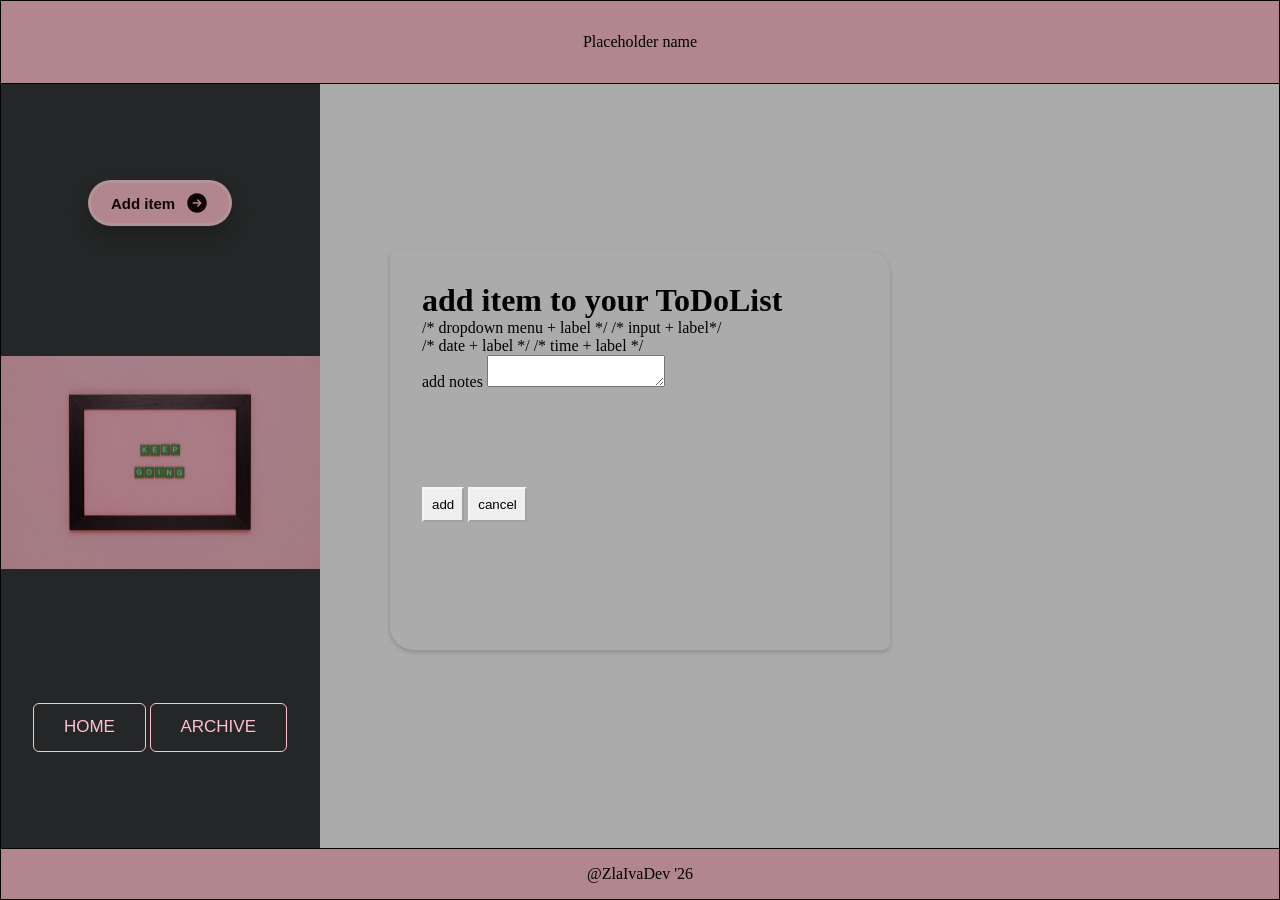
==== item.html @ b06093df "updated item page" ====
<!DOCTYPE html>
<html lang="en">
<head>
    <meta charset="UTF-8">
    <meta name="viewport" content="width=device-width, initial-scale=1.0">
    <title>priority page</title>
    <link rel="stylesheet" href="listitemstyle.css">
</head>
<body>
    <div id="flex">
        <header>Placeholder name</header>
        <section class="sidebar">
            <button class="button" id="openmodal">
                Add item
                <svg class="icon" viewBox="0 0 24 24" fill="currentColor">
                    <path
                    fill-rule="evenodd"
                    d="M12 2.25c-5.385 0-9.75 4.365-9.75 9.75s4.365 9.75 9.75 9.75 9.75-4.365 9.75-9.75S17.385 2.25 12 2.25zm4.28 10.28a.75.75 0 000-1.06l-3-3a.75.75 0 10-1.06 1.06l1.72 1.72H8.25a.75.75 0 000 1.5h5.69l-1.72 1.72a.75.75 0 101.06 1.06l3-3z"
                    clip-rule="evenodd"
                    ></path>
                </svg>
            </button>
            <div class="quote-area">
                <img src="pics/pexels-thirdman-5981507.jpg" alt="">
            </div>
            <div class="btns-sect">
                <button class="btn"><a href="index.html">home</a></button>
                <button class="btn"><a href="archive.html"></a>Archive</button>
            </div>
            

        </section>
        <main></main>
        <footer>@ZlaIvaDev '26</footer>
    </div>

    <div class="modal-container">
        <div class="modal">
            <h1 class="modal-title">add item to your ToDoList</h1>

            <div class="topsection">
                /* dropdown menu + label */
                /* input + label*/
            </div>
            <div class="midsection">
                /* date + label */
                /* time + label */
            </div>

            <div class="notesarea">
                <label for="notes" id="notes">add notes</label>
                <textarea name="notes" id="notes"></textarea>
            </div>



            <div class="modalbtns">
                <button id="add">add</button>
                <button id="cancel">cancel</button>
            </div>
        </div>
    </div>


    
    
    <script src="listitemjs.js"></script>
</body>
</html>
---- listitemstyle.css ----
:root {
    font-size: 16px;
}
*,
*::before,
*::after {
    box-sizing: border-box;
    padding: 0;
    margin: 0;
}

body {
    background-color:whitesmoke;
}

#flex {
    display: flex;
    flex-direction: column;
    height: 100vh;
    width: 100vw;
}

header {
    padding: 2rem;
    border: 1px solid black;
    justify-content: space-around;
    text-align: center;
    background-color: pink;
}
section {
    display: flex;
    flex-direction: column;
    flex: 1 1 auto;
    width: 25vw;
    
    justify-content: space-between;
    align-items: center;
    background-color: black;
    background-color: rgb(53, 55, 56);
}
footer {
    text-align: center;
    padding: 1rem;
    border: 1px solid black;
    background-color: pink;
}
button {
    padding: 0.5rem;
    /*width: 5rem;*/
    margin: 6rem 0;
    /*background-color: pink;*/
    color: rgb(5, 1, 1);
    border-color: whitesmoke;
    cursor: pointer;
}
img {
    width: 25vw;
    height: min-content;
}

/* imported button settings*/
.button {
    position: relative;
    transition: all 0.3s ease-in-out;
    box-shadow: 0px 10px 20px rgba(0,0,0,0.2);
    padding-block: 0.5rem;
    padding-inline: 1.25rem;
    /*background-color: rgb(0, 107, 179);*/
    background-color: pink;
    border-radius: 9999px;
    display: flex;
    align-items: center;
    justify-content: center;
    color: #160505;
    gap: 10px;
    font-weight: bold;
    border: 3px solid #ffffff4d;
    outline: none;
    overflow: hidden;
    font-size: 15px;
    cursor: pointer;
}
.icon {
    width: 1.5rem;
    height: 1.5rem;
    transition: all 0.3s ease-in-out;
}
.button:hover {
    transform: scale(1.05);
    border-color: #fff9;
}
.button:hover .icon {
    transform: translate(4px);
}
.button:hover::before {
    content: "";
    position: absolute;
    width: 100px;
    height: 100%;
    background-image: linear-gradient(
        120deg,
        rgba(252,255,255,0) 30%,
        rgba(255,255,255,0.8),
        rgba(255,255,255,0) 70%
    );
    top: 0;
    left: -100px;
    opacity: 0.6;
}
@keyframes shine {
    0% {
        left: -100%;
    }
    60% {
        left: 100%;
    }
    to {
        left: 100%;
    }
}

/**SECONDARY BTNS */
a{
    text-decoration: none;
    color: pink;

}
a:hover {
    color: #160505;
}
.btn {
 --color: pink;
 --color2: rgb(10, 25, 30);
 padding: 0.8em 1.75em;
 background-color: transparent;
 border-radius: 6px;
 border: .3px solid var(--color);
 transition: .5s;
 position: relative;
 overflow: hidden;
 cursor: pointer;
 z-index: 1;
 font-weight: 300;
 font-size: 17px;
 font-family: 'Roboto', 'Segoe UI', sans-serif;
 text-transform: uppercase;
 color: var(--color);
}

.btn::after, .btn::before {
 content: '';
 display: block;
 height: 100%;
 width: 100%;
 transform: skew(90deg) translate(-50%, -50%);
 position: absolute;
 inset: 50%;
 left: 25%;
 z-index: -1;
 transition: .5s ease-out;
 background-color: var(--color);
}

.btn::before {
 top: -50%;
 left: -25%;
 transform: skew(90deg) rotate(180deg) translate(-50%, -50%);
}

.btn:hover::before {
 transform: skew(45deg) rotate(180deg) translate(-50%, -50%);
}

.btn:hover::after {
 transform: skew(45deg) translate(-50%, -50%);
}

.btn:hover {
 color: var(--color2);
}

.btn:active {
 filter: brightness(.7);
 transform: scale(.98);
}

.modal-container {
    /*display: none;*/
    border: 1px solid black;
    
    display: flex;
    justify-content: center;
    align-items: center;

    position: fixed;
    top: 0;
    left: 0;
    width: 100%;
    height: 100%;

    background-color: rgba(0,0,0,0.3);
}
.modal {
    width: 500px;
    max-width: 100%;
    padding: 2rem;
    border-radius: 0.5rem 1.5rem;
    box-shadow: 0px 2px 5px rgba(0,0,0,0.2);

}

.dropdown {
    min-width: 1rem;
    position: relative;
    margin: 0.25rem;
}

.select {
    background-color: #2a2f3b;
    color: #fff;
    display: flex;
    justify-content: space-between;
    align-items: center;
    border: 2px #2a2f3b solid;
    border-radius: 0.5em;
    padding: 0.75rem;
    cursor: pointer;
    transition: background 0.3s;
}

.selectclicked {
    border: 2px #26489a solid;
    box-shadow: 0 0 0.8em #26489a;
}

.select:hover {
    background: #323741;
}

.caret {
    width: 0;
    height: 0;
    border-left: 5px solid transparent;
    border-right: 5px solid transparent;
    border-top: 6px solid #fff;
    transition: 0.3s;
}
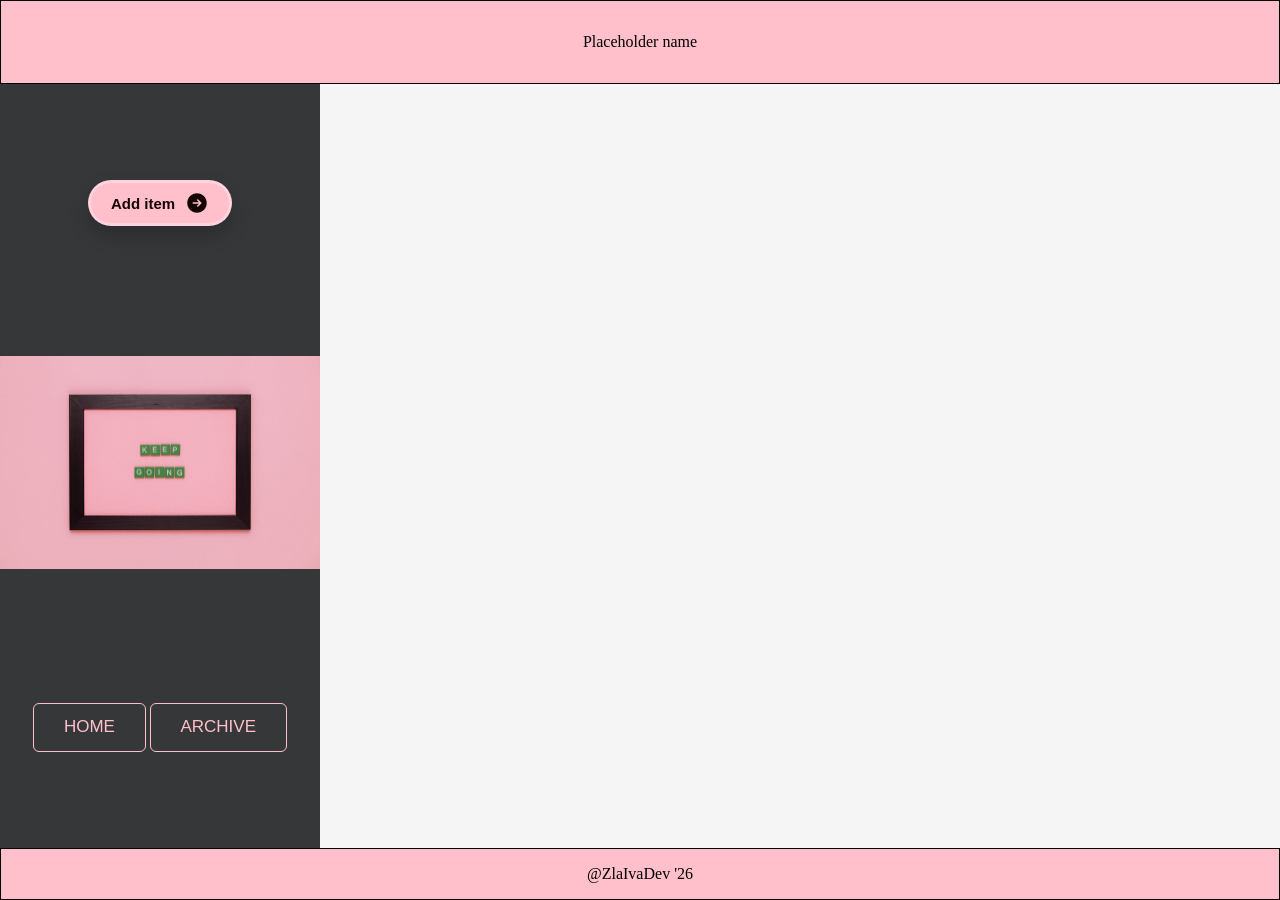
==== commit e52a879e: "added style and more functionality to modal" ====
--- a/item.html
+++ b/item.html
@@ -34,13 +34,29 @@
         <footer>@ZlaIvaDev '26</footer>
     </div>
 
-    <div class="modal-container">
+    <div class="modal-container hide">
         <div class="modal">
             <h1 class="modal-title">add item to your ToDoList</h1>
 
             <div class="topsection">
-                /* dropdown menu + label */
-                /* input + label*/
+                <h3>Choose priority</h3>
+                <div class="dropdown">
+                    <div class="select">
+                        <span class="selected">Low</span>
+                        <div class="caret"></div>
+                    </div>
+
+                    <ul class="menu">
+                        <li>High</li>
+                        <li>Medium</li>
+                        <li class="active">Low</li>
+                        <li>Completed</li>
+                    </ul>
+                </div>
+
+
+                <label for="input-data"><h3>Task:</h3></label>
+                <input type="text" name="input-data" id="input-data">
             </div>
             <div class="midsection">
                 /* date + label */
@@ -48,20 +64,16 @@
             </div>
 
             <div class="notesarea">
-                <label for="notes" id="notes">add notes</label>
+                <h3>Add notes</h3>
                 <textarea name="notes" id="notes"></textarea>
-            </div>
-
-
-
-            <div class="modalbtns">
-                <button id="add">add</button>
-                <button id="cancel">cancel</button>
+                <div class="modalbtns">
+                    <button id="submit-item">submit</button>
+                    <button id="cancel">cancel</button>
+                </div>
+                
             </div>
         </div>
     </div>
-
-
     
     
     <script src="listitemjs.js"></script>
--- a/listitemstyle.css
+++ b/listitemstyle.css
@@ -185,9 +185,7 @@
 }
 
 .modal-container {
-    /*display: none;*/
     border: 1px solid black;
-    
     display: flex;
     justify-content: center;
     align-items: center;
@@ -199,20 +197,44 @@
     height: 100%;
 
     background-color: rgba(0,0,0,0.3);
+    transition: opacity 0.3s ease;
 }
 .modal {
     width: 500px;
     max-width: 100%;
+    max-height: 40rem;
     padding: 2rem;
     border-radius: 0.5rem 1.5rem;
     box-shadow: 0px 2px 5px rgba(0,0,0,0.2);
-
-}
+    color: #9fa5b5;
+    background-color: #23242a;
+
+    /* not sure if this is the right way*/
+    display: flex;
+    flex-direction: column;
+    justify-content: flex-start;
+    text-align: center;
+}
+.show {
+    opacity: 1;
+    pointer-events: auto;
+}
+.hide {
+    opacity: 0;
+    pointer-events: none;
+}
+
+
+
 
 .dropdown {
     min-width: 1rem;
     position: relative;
     margin: 0.25rem;
+    padding: 2rem;
+}
+.dropdown * {
+    box-sizing: border-box;
 }
 
 .select {
@@ -223,7 +245,7 @@
     align-items: center;
     border: 2px #2a2f3b solid;
     border-radius: 0.5em;
-    padding: 0.75rem;
+    padding: 1em;
     cursor: pointer;
     transition: background 0.3s;
 }
@@ -245,3 +267,96 @@
     border-top: 6px solid #fff;
     transition: 0.3s;
 }
+/* rotate style dodajemo kasnije u js-u */
+.caret-rotate {
+    transform: rotate(180deg);
+}
+.menu {
+    list-style: none;
+    padding: 0.2em 0.5em;
+    background: #323741;
+    border: 1px #363a43 solid;
+    box-shadow: 0 0.5em 1em rgba(0,0,0,0.2);
+    border-radius: 0.5em;
+    color: #9fa5b5;
+    position: absolute;
+    top: 3em;
+    left: 50%;
+    width: 100%;
+    transform: translateX(-50%);
+    opacity: 0;
+    display: none;
+    transition: 0.2s;
+    z-index: 1;
+}
+
+.menu li {
+    padding: 0.7em 0.5em;
+    margin: 0.3em 0;
+    border-radius: 0.5em;
+    cursor: pointer;
+}
+
+.menu li:hover {
+    background: #2a2d35;
+}
+
+/*
+active styles
+(added later in js)
+*/
+
+.active {
+    background: #23242a;
+}
+/*
+open styles 
+(also later in js)
+*/
+.menu-open {
+    display: block;
+    opacity: 1;
+}
+
+/* ovde dodajem flex na modal elemente */
+.topsection, .midsection, .notesarea {
+    display: flex;
+    flex-direction: column;
+    gap: 1rem;
+}
+input {
+    padding: 0.5rem 0.5em;
+    background: #323741;
+    border: 1px #363a43 solid;
+    box-shadow: 0 0.5em 1em rgba(0,0,0,0.2);
+    border-radius: 0.5em;
+    color: #9fa5b5;
+    margin: 0 2rem;
+
+}
+textarea {
+    padding: 0.5rem 0.5em;
+    background: #323741;
+    border: 1px #363a43 solid;
+    box-shadow: 0 0.5em 1em rgba(0,0,0,0.2);
+    border-radius: 0.5em;
+    color: #9fa5b5;
+    margin: 0 2rem;
+    min-height: 6rem; 
+}
+
+.modalbtns button {
+    margin: 0;
+    border-radius: 5px;
+    color: #b7becf;
+    border-color: #b7becf;
+    background-color: #323741;
+}
+
+.modalbtns {
+    padding: 0;
+    margin: 1rem 0 0 0; /
+    display: flex;
+    gap: 0.5rem;
+    justify-content: center; 
+}
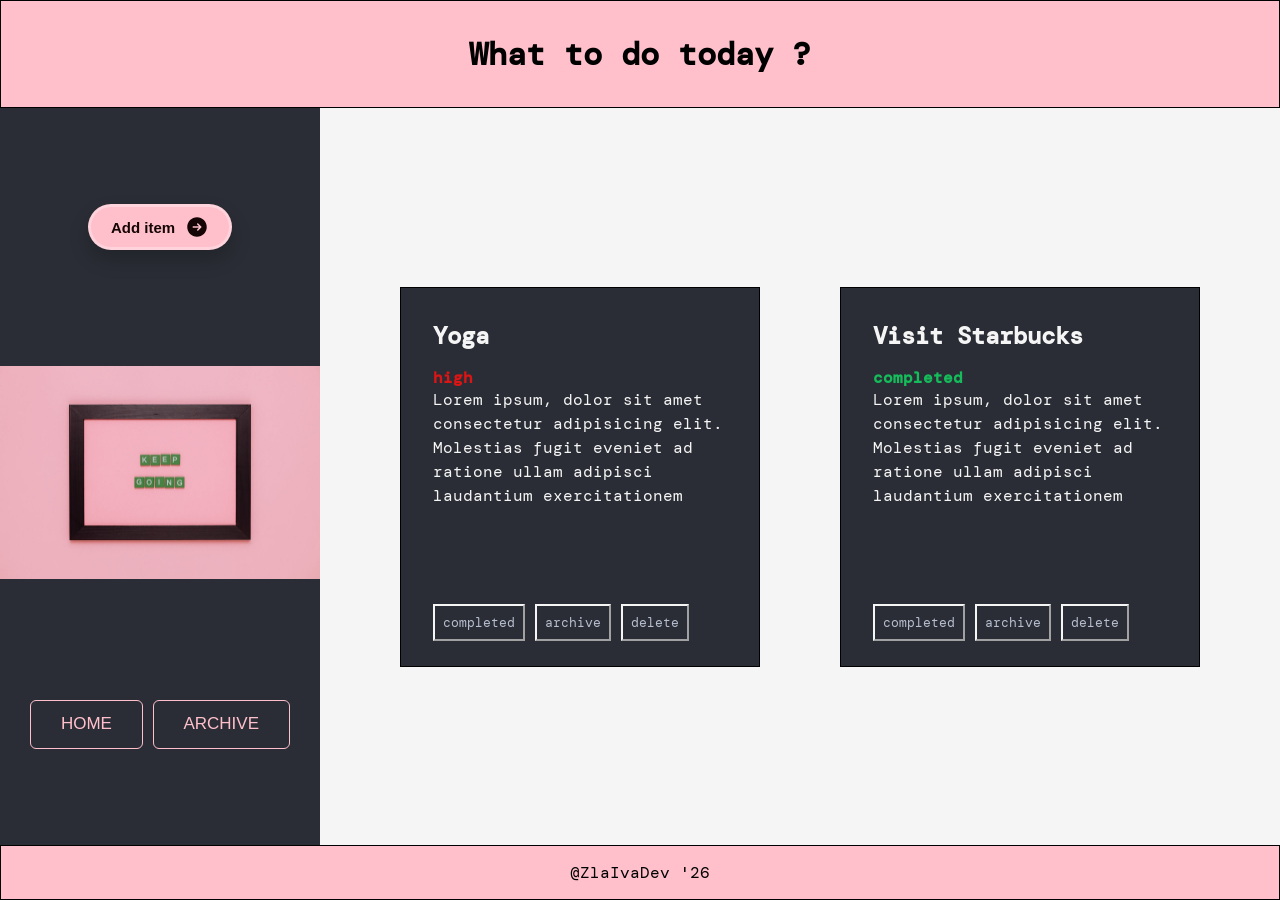
==== commit 171917b4: "slight change in design" ====
--- a/item.html
+++ b/item.html
@@ -5,32 +5,71 @@
     <meta name="viewport" content="width=device-width, initial-scale=1.0">
     <title>priority page</title>
     <link rel="stylesheet" href="listitemstyle.css">
+    <link rel="preconnect" href="https://fonts.googleapis.com">
+    <link rel="preconnect" href="https://fonts.gstatic.com" crossorigin>
+    <link href="https://fonts.googleapis.com/css2?family=DM+Mono:ital,wght@0,300;0,400;0,500;1,300;1,400;1,500&display=swap" rel="stylesheet">
+
 </head>
+
 <body>
     <div id="flex">
-        <header>Placeholder name</header>
-        <section class="sidebar">
-            <button class="button" id="openmodal">
-                Add item
-                <svg class="icon" viewBox="0 0 24 24" fill="currentColor">
-                    <path
-                    fill-rule="evenodd"
-                    d="M12 2.25c-5.385 0-9.75 4.365-9.75 9.75s4.365 9.75 9.75 9.75 9.75-4.365 9.75-9.75S17.385 2.25 12 2.25zm4.28 10.28a.75.75 0 000-1.06l-3-3a.75.75 0 10-1.06 1.06l1.72 1.72H8.25a.75.75 0 000 1.5h5.69l-1.72 1.72a.75.75 0 101.06 1.06l3-3z"
-                    clip-rule="evenodd"
-                    ></path>
-                </svg>
-            </button>
-            <div class="quote-area">
-                <img src="pics/pexels-thirdman-5981507.jpg" alt="">
-            </div>
-            <div class="btns-sect">
-                <button class="btn"><a href="index.html">home</a></button>
-                <button class="btn"><a href="archive.html"></a>Archive</button>
-            </div>
+        <header><h1>What to do today ?</h1></header>
+
+        <div class="middle">
+
+            <aside class="sidebar">
+                <button class="button" id="openmodal">
+                    Add item
+                    <svg class="icon" viewBox="0 0 24 24" fill="currentColor">
+                        <path
+                        fill-rule="evenodd"
+                        d="M12 2.25c-5.385 0-9.75 4.365-9.75 9.75s4.365 9.75 9.75 9.75 9.75-4.365 9.75-9.75S17.385 2.25 12 2.25zm4.28 10.28a.75.75 0 000-1.06l-3-3a.75.75 0 10-1.06 1.06l1.72 1.72H8.25a.75.75 0 000 1.5h5.69l-1.72 1.72a.75.75 0 101.06 1.06l3-3z"
+                        clip-rule="evenodd"
+                        ></path>
+                    </svg>
+                </button>
+                <div class="quote-area">
+                    <img src="pics/pexels-thirdman-5981507.jpg" alt="">
+                </div>
+                <div class="btns-sect">
+                    <button class="btn"><a href="index.html">home</a></button>
+                    <button class="btn"><a href="archive.html"></a>Archive</button>
+                </div>
+            </aside>
             
+            <main>
+                <div class="task-card">
+                    <h2 class="task-name">Yoga</h2>
+                    <h4 class="prio high-prio">high</h4>
+                    <div class="notes-input-text">
+                        <p class="notes-text">Lorem ipsum, dolor sit amet consectetur adipisicing elit. Molestias fugit eveniet ad ratione ullam adipisci laudantium exercitationem delectus accusamus dolorem accusantium deleniti vel ipsam, libero quos a. In, optio neque?</p>
+                    </div>
 
-        </section>
-        <main></main>
+                    <div class="card-btns">
+                        <button class="mark-completed item-card-btn">completed</button>
+                        <button class="send-to-archive item-card-btn">archive</button>
+                        <button class="delete-card item-card-btn">delete</button>
+                    </div>
+                </div>
+
+                <div class="task-card">
+                    <h2 class="task-name">Visit Starbucks</h2>
+                    <h4 class="prio compl">completed</h4>
+                    <div class="notes-input-text">
+                        <p class="notes-text">Lorem ipsum, dolor sit amet consectetur adipisicing elit. Molestias fugit eveniet ad ratione ullam adipisci laudantium exercitationem delectus accusamus dolorem accusantium deleniti vel ipsam, libero quos a. In, optio neque?</p>
+                    </div>
+                    
+                    <div class="card-btns">
+                        <button class="mark-completed item-card-btn">completed</button>
+                        <button class="send-to-archive item-card-btn">archive</button>
+                        <button class="delete-card item-card-btn">delete</button>
+                    </div>
+                </div>
+                
+            </main> 
+        </div>
+
+        
         <footer>@ZlaIvaDev '26</footer>
     </div>
 
--- a/listitemstyle.css
+++ b/listitemstyle.css
@@ -11,6 +11,14 @@
 
 body {
     background-color:whitesmoke;
+      font-family: "DM Mono", monospace, serif;
+
+
+}
+.dm-mono-regular {
+  font-family: "DM Mono", monospace;
+  font-weight: 400;
+  font-style: normal;
 }
 
 #flex {
@@ -18,6 +26,12 @@
     flex-direction: column;
     height: 100vh;
     width: 100vw;
+}
+/* DODAO SAM MIDDLE KONTEJNER KOJI SADRZI ASIDE I MAIN CONTENT*/
+.middle {
+    display: flex;
+    flex: 1;
+    justify-content: flex-start;
 }
 
 header {
@@ -26,17 +40,17 @@
     justify-content: space-around;
     text-align: center;
     background-color: pink;
-}
-section {
+
+}
+aside {
     display: flex;
     flex-direction: column;
     flex: 1 1 auto;
-    width: 25vw;
+    max-width: 25vw;
     
     justify-content: space-between;
     align-items: center;
-    background-color: black;
-    background-color: rgb(53, 55, 56);
+    background-color: #2a2d35;
 }
 footer {
     text-align: center;
@@ -147,7 +161,7 @@
  color: var(--color);
 }
 
-.btn::after, .btn::before {
+.btn::after, .btn::before{
  content: '';
  display: block;
  height: 100%;
@@ -359,4 +373,78 @@
     display: flex;
     gap: 0.5rem;
     justify-content: center; 
+}
+
+/* card with data styles */
+
+.card {
+    margin: 0px;
+    border: 1px solid whitesmoke;
+    border-radius: 0px 0px 1rem 1rem;
+    height: 17rem;
+    flex: 1;
+    text-align: center;
+    background-color: rgb(222, 253, 255);
+    align-items: center;
+    gap: 1rem;
+
+    display: grid;
+    
+}
+
+/* a bit chaotic lol */
+
+main {
+    display: flex;
+    justify-content:  space-between;
+    padding: 1rem;
+    margin: auto;
+}
+
+.task-card {
+    width: 360px;
+    border: 1px solid black;
+    height: 380px;
+    padding: 2rem;
+    margin: 2.5rem;
+    background-color: #2a2d35;
+    color: whitesmoke;
+    display: flex;
+    flex-direction: column;
+}
+.task-card>h2 {
+    margin-bottom: 1rem;
+}
+
+.notes-input-text {
+    flex: 0 0 120px;
+    overflow-y: auto;
+}
+p.notes-text {
+    overflow-wrap: break-word;
+    line-height: 1.5;
+    white-space: normal;
+    text-wrap: pretty;
+
+}
+
+.item-card-btn {
+    background-color: var(--color);
+    color: #b7becf;
+    font-family: "DM Mono", monospace;
+
+}
+
+/* prio colors */
+.high-prio {
+    color: rgb(218, 21, 21);
+}
+.low-prio {
+    color: rgb(243, 243, 75);;
+}
+.med-prio {
+    color: rgb(245, 135, 10);
+}
+.compl {
+    color: rgb(22, 187, 91);
 }
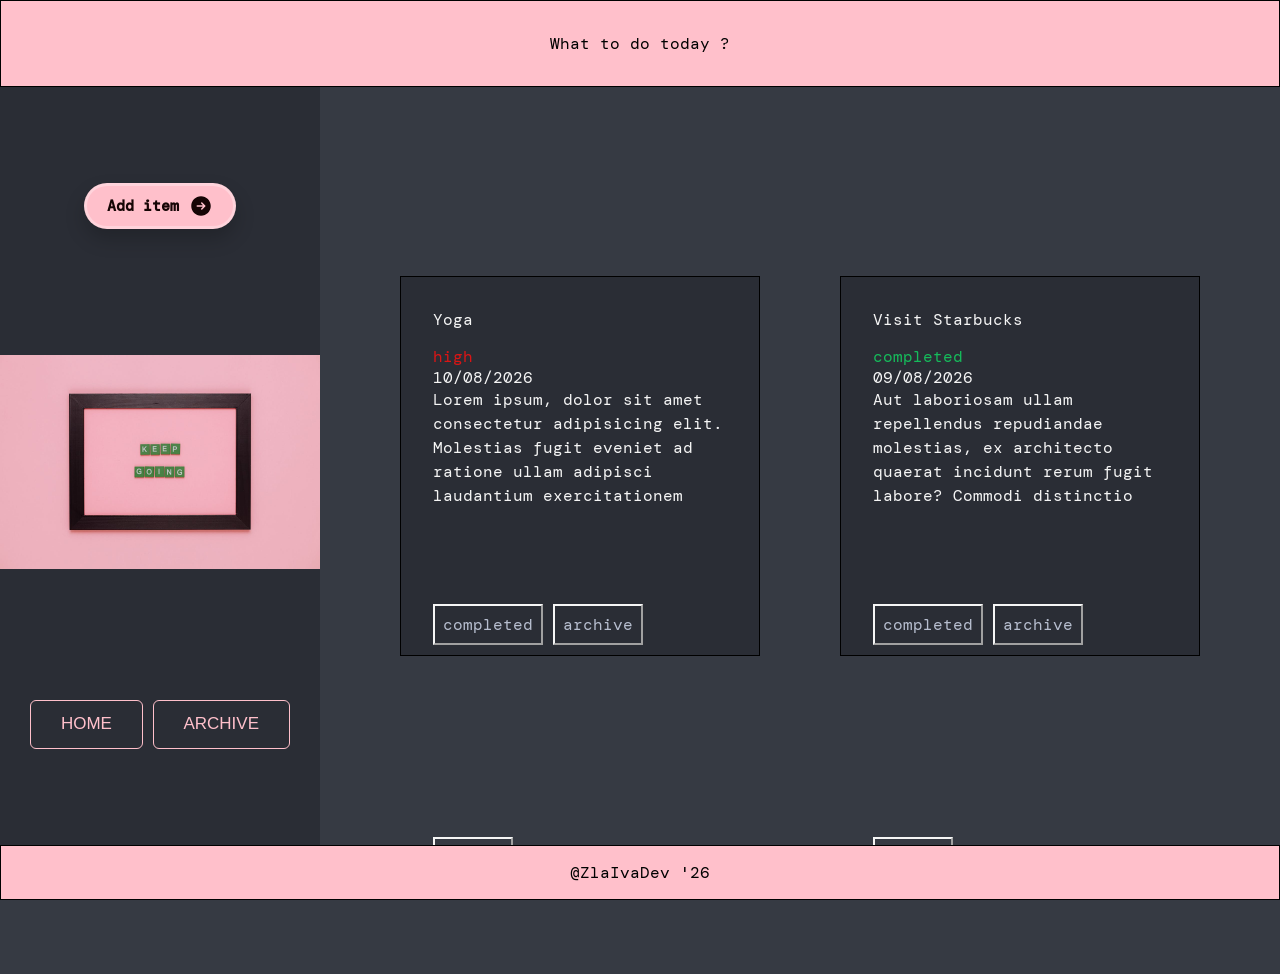
==== commit 913df999: "final visual design" ====
--- a/item.html
+++ b/item.html
@@ -41,6 +41,7 @@
                 <div class="task-card">
                     <h2 class="task-name">Yoga</h2>
                     <h4 class="prio high-prio">high</h4>
+                    <h6 class="task-date">10/08/2026</h6>
                     <div class="notes-input-text">
                         <p class="notes-text">Lorem ipsum, dolor sit amet consectetur adipisicing elit. Molestias fugit eveniet ad ratione ullam adipisci laudantium exercitationem delectus accusamus dolorem accusantium deleniti vel ipsam, libero quos a. In, optio neque?</p>
                     </div>
@@ -55,8 +56,9 @@
                 <div class="task-card">
                     <h2 class="task-name">Visit Starbucks</h2>
                     <h4 class="prio compl">completed</h4>
+                    <h6 class="task-date">09/08/2026</h6>
                     <div class="notes-input-text">
-                        <p class="notes-text">Lorem ipsum, dolor sit amet consectetur adipisicing elit. Molestias fugit eveniet ad ratione ullam adipisci laudantium exercitationem delectus accusamus dolorem accusantium deleniti vel ipsam, libero quos a. In, optio neque?</p>
+                        <p class="notes-text">Aut laboriosam ullam repellendus repudiandae molestias, ex architecto quaerat incidunt rerum fugit labore? Commodi distinctio harum ullam, eligendi quasi placeat alias, totam quaerat delectus pariatur atque, quisquam praesentium ad officia.</p>
                     </div>
                     
                     <div class="card-btns">
@@ -75,10 +77,9 @@
 
     <div class="modal-container hide">
         <div class="modal">
-            <h1 class="modal-title">add item to your ToDoList</h1>
 
             <div class="topsection">
-                <h3>Choose priority</h3>
+                <h4>Choose priority</h4>
                 <div class="dropdown">
                     <div class="select">
                         <span class="selected">Low</span>
@@ -92,14 +93,12 @@
                         <li>Completed</li>
                     </ul>
                 </div>
-
-
-                <label for="input-data"><h3>Task:</h3></label>
-                <input type="text" name="input-data" id="input-data">
+                <label for="input-name"><h3>Task name:</h3></label>
+                <input type="text" name="input-name" id="input-name">
             </div>
             <div class="midsection">
-                /* date + label */
-                /* time + label */
+                <label for="time_n_date" class="time_label">add date</label>
+                <input type="date" id="time_n_date">
             </div>
 
             <div class="notesarea">
--- a/listitemstyle.css
+++ b/listitemstyle.css
@@ -12,8 +12,11 @@
 body {
     background-color:whitesmoke;
       font-family: "DM Mono", monospace, serif;
-
-
+      background-color: #363a43;
+}
+
+input, button, textarea, select, label, h1, h2, h3, h4, h5, h6 {
+    font: inherit;
 }
 .dm-mono-regular {
   font-family: "DM Mono", monospace;
@@ -212,11 +215,12 @@
 
     background-color: rgba(0,0,0,0.3);
     transition: opacity 0.3s ease;
+    
 }
 .modal {
     width: 500px;
     max-width: 100%;
-    max-height: 40rem;
+    max-height: 45rem;
     padding: 2rem;
     border-radius: 0.5rem 1.5rem;
     box-shadow: 0px 2px 5px rgba(0,0,0,0.2);
@@ -228,6 +232,7 @@
     flex-direction: column;
     justify-content: flex-start;
     text-align: center;
+    font-family: ;
 }
 .show {
     opacity: 1;
@@ -239,16 +244,24 @@
 }
 
 
-
+h3 {
+    margin-top: 0.5rem;
+}
 
 .dropdown {
-    min-width: 1rem;
+    min-width: 0.8rem;
     position: relative;
     margin: 0.25rem;
-    padding: 2rem;
+    padding: 0;
+    margin: 0 32px;
 }
 .dropdown * {
     box-sizing: border-box;
+}
+
+input[type="date"] {
+    color-scheme: dark;
+    
 }
 
 .select {
@@ -357,6 +370,9 @@
     color: #9fa5b5;
     margin: 0 2rem;
     min-height: 6rem; 
+    font-family: "DM Mono", monospace;
+    scrollbar-width: thin;
+    scrollbar-color: #666 #323232;
 }
 
 .modalbtns button {
@@ -369,10 +385,10 @@
 
 .modalbtns {
     padding: 0;
-    margin: 1rem 0 0 0; /
+    margin: 1rem 0 0 0;
     display: flex;
     gap: 0.5rem;
-    justify-content: center; 
+    justify-content: center;
 }
 
 /* card with data styles */
@@ -399,6 +415,7 @@
     justify-content:  space-between;
     padding: 1rem;
     margin: auto;
+    flex-wrap: wrap;
 }
 
 .task-card {
@@ -419,6 +436,8 @@
 .notes-input-text {
     flex: 0 0 120px;
     overflow-y: auto;
+    scrollbar-width: thin;
+    scrollbar-color: #666 #323232;
 }
 p.notes-text {
     overflow-wrap: break-word;
@@ -432,8 +451,15 @@
     background-color: var(--color);
     color: #b7becf;
     font-family: "DM Mono", monospace;
-
-}
+    cursor: pointer;
+
+}
+
+/* time date label and widget */
+.time_label {
+    padding-top: 1rem;
+}
+
 
 /* prio colors */
 .high-prio {
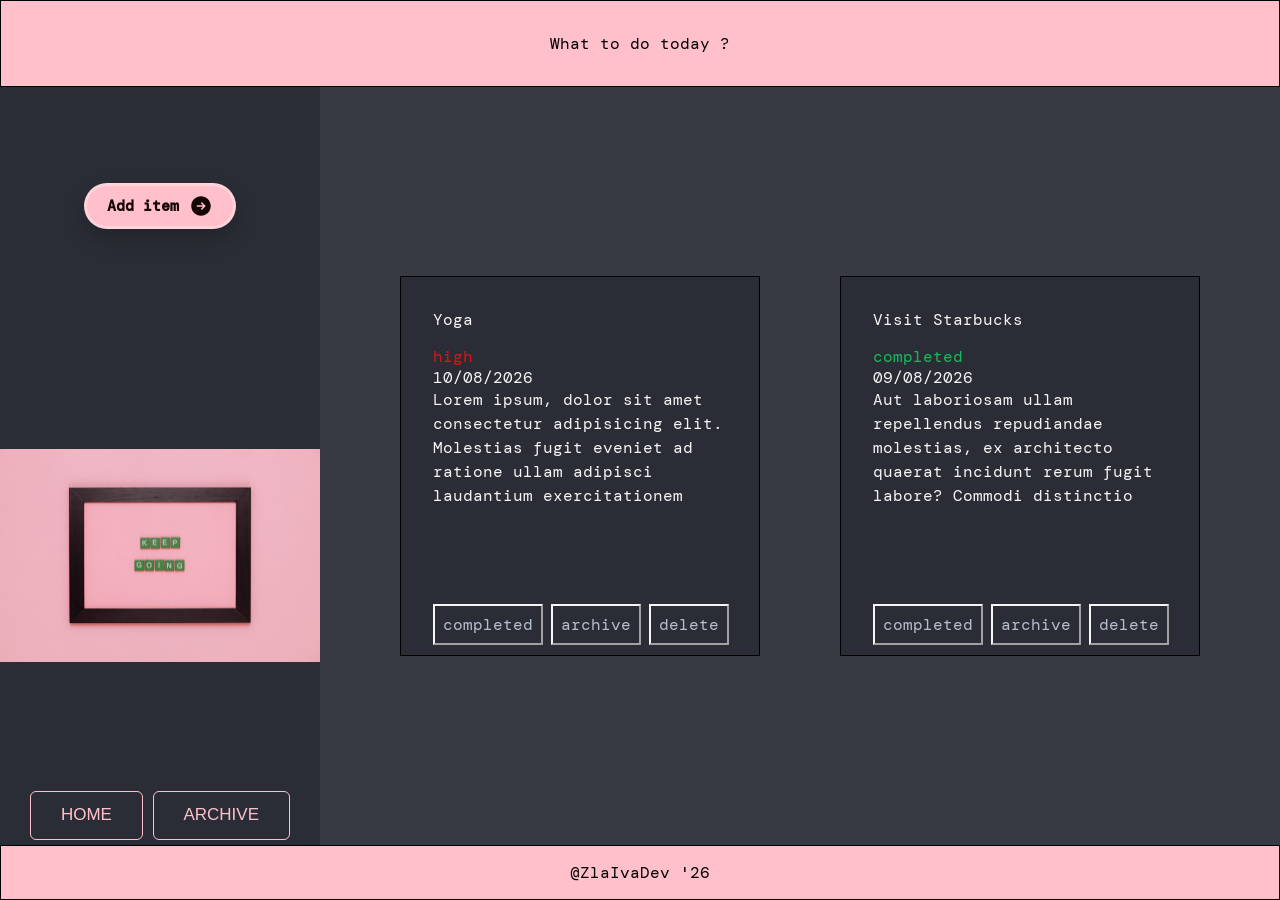
==== commit e5f9eb71: "fixed button link bug, added date and button functionality to modal window" ====
--- a/item.html
+++ b/item.html
@@ -32,8 +32,8 @@
                     <img src="pics/pexels-thirdman-5981507.jpg" alt="">
                 </div>
                 <div class="btns-sect">
-                    <button class="btn"><a href="index.html">home</a></button>
-                    <button class="btn"><a href="archive.html"></a>Archive</button>
+                    <a href="index.html">home</a>
+                    <a href="archive.html">archive</a>
                 </div>
             </aside>
             
--- a/listitemstyle.css
+++ b/listitemstyle.css
@@ -145,58 +145,59 @@
 a:hover {
     color: #160505;
 }
-.btn {
- --color: pink;
- --color2: rgb(10, 25, 30);
- padding: 0.8em 1.75em;
- background-color: transparent;
- border-radius: 6px;
- border: .3px solid var(--color);
- transition: .5s;
- position: relative;
- overflow: hidden;
- cursor: pointer;
- z-index: 1;
- font-weight: 300;
- font-size: 17px;
- font-family: 'Roboto', 'Segoe UI', sans-serif;
- text-transform: uppercase;
- color: var(--color);
-}
-
-.btn::after, .btn::before{
- content: '';
- display: block;
- height: 100%;
- width: 100%;
- transform: skew(90deg) translate(-50%, -50%);
- position: absolute;
- inset: 50%;
- left: 25%;
- z-index: -1;
- transition: .5s ease-out;
- background-color: var(--color);
-}
-
-.btn::before {
+a {
+    display: inline-block;
+    --color: pink;
+    --color2: rgb(10, 25, 30);
+    padding: 0.8em 1.75em;
+    background-color: transparent;
+    border-radius: 6px;
+    border: .3px solid var(--color);
+    transition: .5s;
+    position: relative;
+    overflow: hidden;
+    cursor: pointer;
+    z-index: 1;
+    font-weight: 300;
+    font-size: 17px;
+    font-family: 'Roboto', 'Segoe UI', sans-serif;
+    text-transform: uppercase;
+    color: var(--color);
+}
+
+a::after, a::before{
+    content: '';
+    display: block;
+    height: 100%;
+    width: 100%;
+    transform: skew(90deg) translate(-50%, -50%);
+    position: absolute;
+    inset: 50%;
+    left: 25%;
+    z-index: -1;
+    transition: .5s ease-out;
+    background-color: var(--color);
+}
+
+a::before {
  top: -50%;
  left: -25%;
  transform: skew(90deg) rotate(180deg) translate(-50%, -50%);
 }
 
-.btn:hover::before {
+a:hover::before {
  transform: skew(45deg) rotate(180deg) translate(-50%, -50%);
 }
 
-.btn:hover::after {
+a:hover::after {
  transform: skew(45deg) translate(-50%, -50%);
 }
 
-.btn:hover {
+a:hover {
  color: var(--color2);
 }
 
-.btn:active {
+a:active {
  filter: brightness(.7);
  transform: scale(.98);
 }
@@ -232,7 +233,7 @@
     flex-direction: column;
     justify-content: flex-start;
     text-align: center;
-    font-family: ;
+
 }
 .show {
     opacity: 1;
@@ -446,6 +447,11 @@
     text-wrap: pretty;
 
 }
+.card-btns {
+    display: flex;
+    gap: 8px;
+    justify-content: space-between;
+}
 
 .item-card-btn {
     background-color: var(--color);
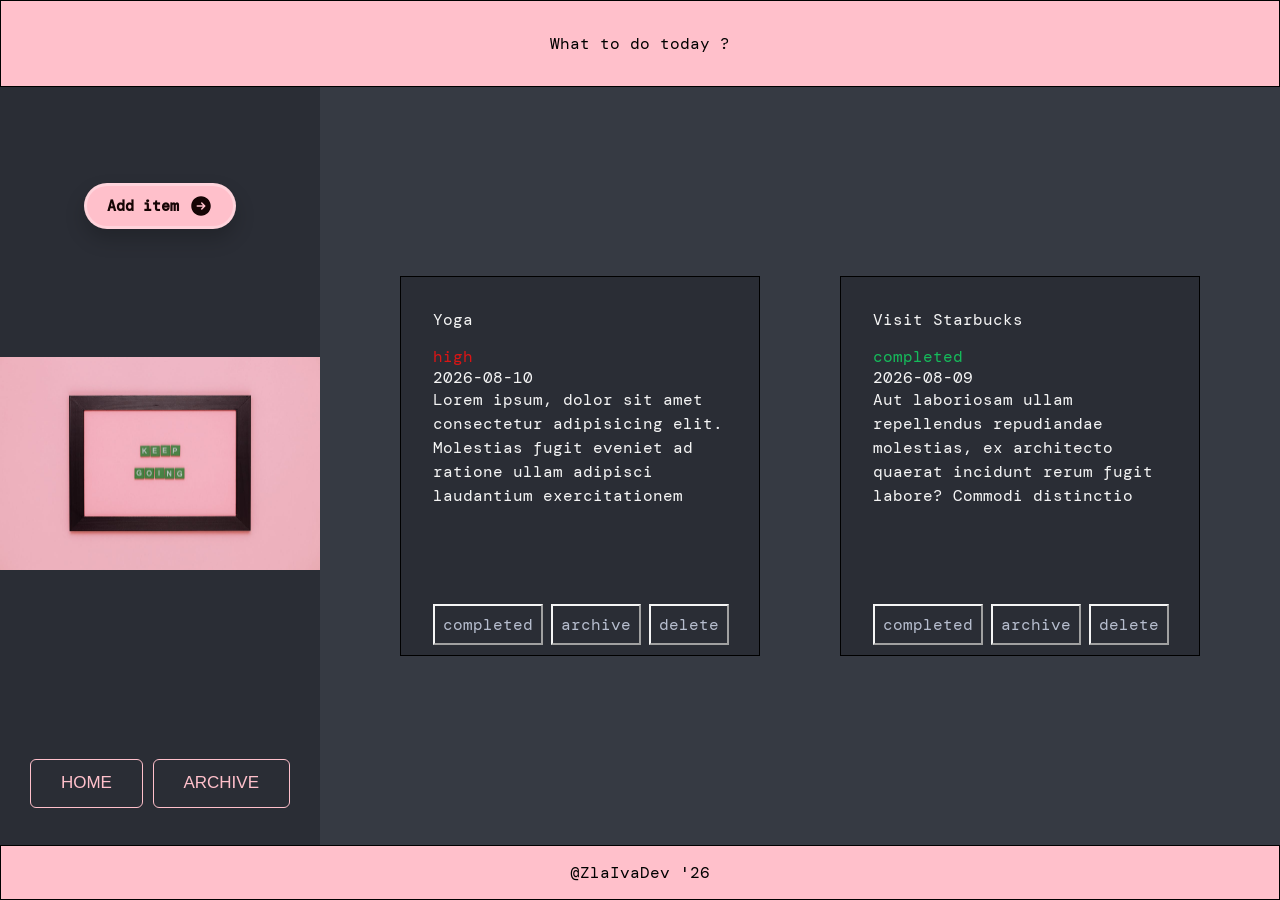
==== commit e610c80c: "visual bug fix" ====
--- a/item.html
+++ b/item.html
@@ -41,7 +41,7 @@
                 <div class="task-card">
                     <h2 class="task-name">Yoga</h2>
                     <h4 class="prio high-prio">high</h4>
-                    <h6 class="task-date">10/08/2026</h6>
+                    <h6 class="task-date">2026-08-10</h6>
                     <div class="notes-input-text">
                         <p class="notes-text">Lorem ipsum, dolor sit amet consectetur adipisicing elit. Molestias fugit eveniet ad ratione ullam adipisci laudantium exercitationem delectus accusamus dolorem accusantium deleniti vel ipsam, libero quos a. In, optio neque?</p>
                     </div>
@@ -56,7 +56,7 @@
                 <div class="task-card">
                     <h2 class="task-name">Visit Starbucks</h2>
                     <h4 class="prio compl">completed</h4>
-                    <h6 class="task-date">09/08/2026</h6>
+                    <h6 class="task-date">2026-08-09</h6>
                     <div class="notes-input-text">
                         <p class="notes-text">Aut laboriosam ullam repellendus repudiandae molestias, ex architecto quaerat incidunt rerum fugit labore? Commodi distinctio harum ullam, eligendi quasi placeat alias, totam quaerat delectus pariatur atque, quisquam praesentium ad officia.</p>
                     </div>
--- a/listitemstyle.css
+++ b/listitemstyle.css
@@ -50,8 +50,9 @@
     flex-direction: column;
     flex: 1 1 auto;
     max-width: 25vw;
+    min-width: 20vw;
     
-    justify-content: space-between;
+    justify-content: space-around;
     align-items: center;
     background-color: #2a2d35;
 }
@@ -96,6 +97,7 @@
     overflow: hidden;
     font-size: 15px;
     cursor: pointer;
+    margin-bottom: auto;
 }
 .icon {
     width: 1.5rem;
@@ -163,6 +165,7 @@
     font-family: 'Roboto', 'Segoe UI', sans-serif;
     text-transform: uppercase;
     color: var(--color);
+    margin-bottom: 2rem;
 }
 
 a::after, a::before{
@@ -466,6 +469,11 @@
     padding-top: 1rem;
 }
 
+.quote-area {
+    position: absolute;
+    max-width: 25vw;
+    min-width: 17vw;
+}
 
 /* prio colors */
 .high-prio {
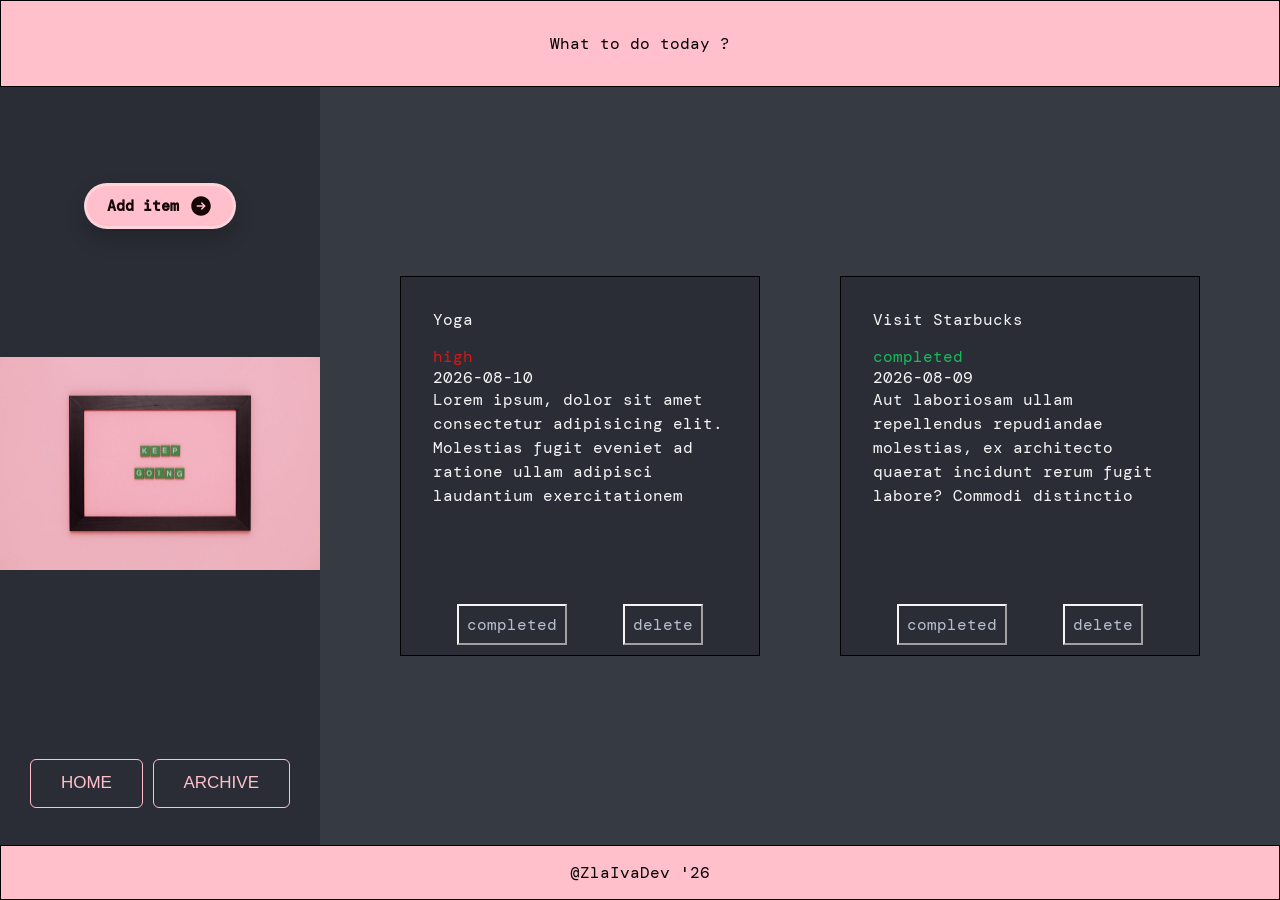
==== commit 238ce218: "added functionality to completed/remove btns" ====
--- a/item.html
+++ b/item.html
@@ -48,7 +48,6 @@
 
                     <div class="card-btns">
                         <button class="mark-completed item-card-btn">completed</button>
-                        <button class="send-to-archive item-card-btn">archive</button>
                         <button class="delete-card item-card-btn">delete</button>
                     </div>
                 </div>
@@ -63,7 +62,6 @@
                     
                     <div class="card-btns">
                         <button class="mark-completed item-card-btn">completed</button>
-                        <button class="send-to-archive item-card-btn">archive</button>
                         <button class="delete-card item-card-btn">delete</button>
                     </div>
                 </div>
--- a/listitemstyle.css
+++ b/listitemstyle.css
@@ -453,7 +453,7 @@
 .card-btns {
     display: flex;
     gap: 8px;
-    justify-content: space-between;
+    justify-content: space-around;
 }
 
 .item-card-btn {
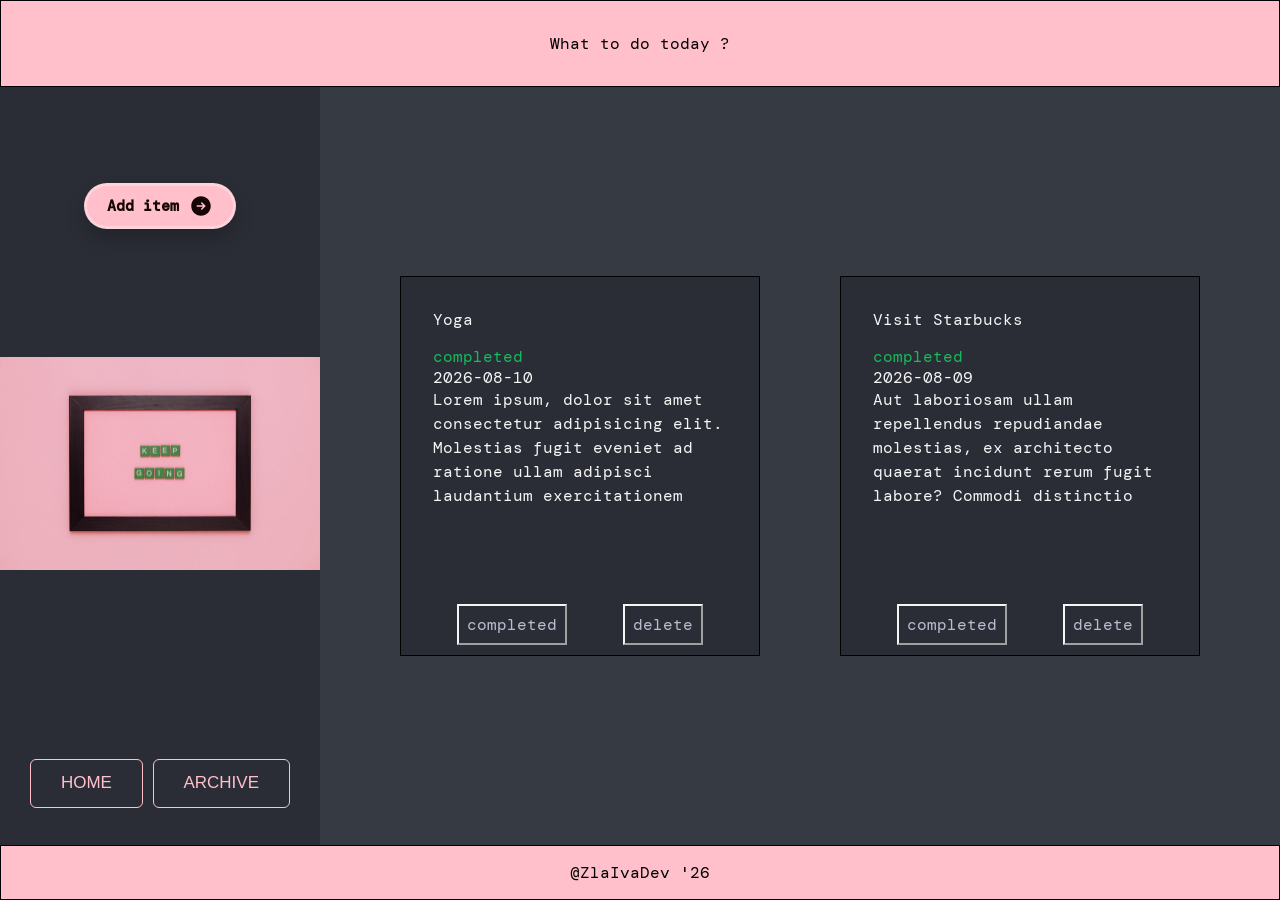
==== commit 2cf73441: "finalized simple version of the program" ====
--- a/item.html
+++ b/item.html
@@ -33,14 +33,14 @@
                 </div>
                 <div class="btns-sect">
                     <a href="index.html">home</a>
-                    <a href="archive.html">archive</a>
+                    <a class="archiveLink">archive</a>
                 </div>
             </aside>
             
             <main>
                 <div class="task-card">
                     <h2 class="task-name">Yoga</h2>
-                    <h4 class="prio high-prio">high</h4>
+                    <h4 class="prio compl">completed</h4>
                     <h6 class="task-date">2026-08-10</h6>
                     <div class="notes-input-text">
                         <p class="notes-text">Lorem ipsum, dolor sit amet consectetur adipisicing elit. Molestias fugit eveniet ad ratione ullam adipisci laudantium exercitationem delectus accusamus dolorem accusantium deleniti vel ipsam, libero quos a. In, optio neque?</p>
